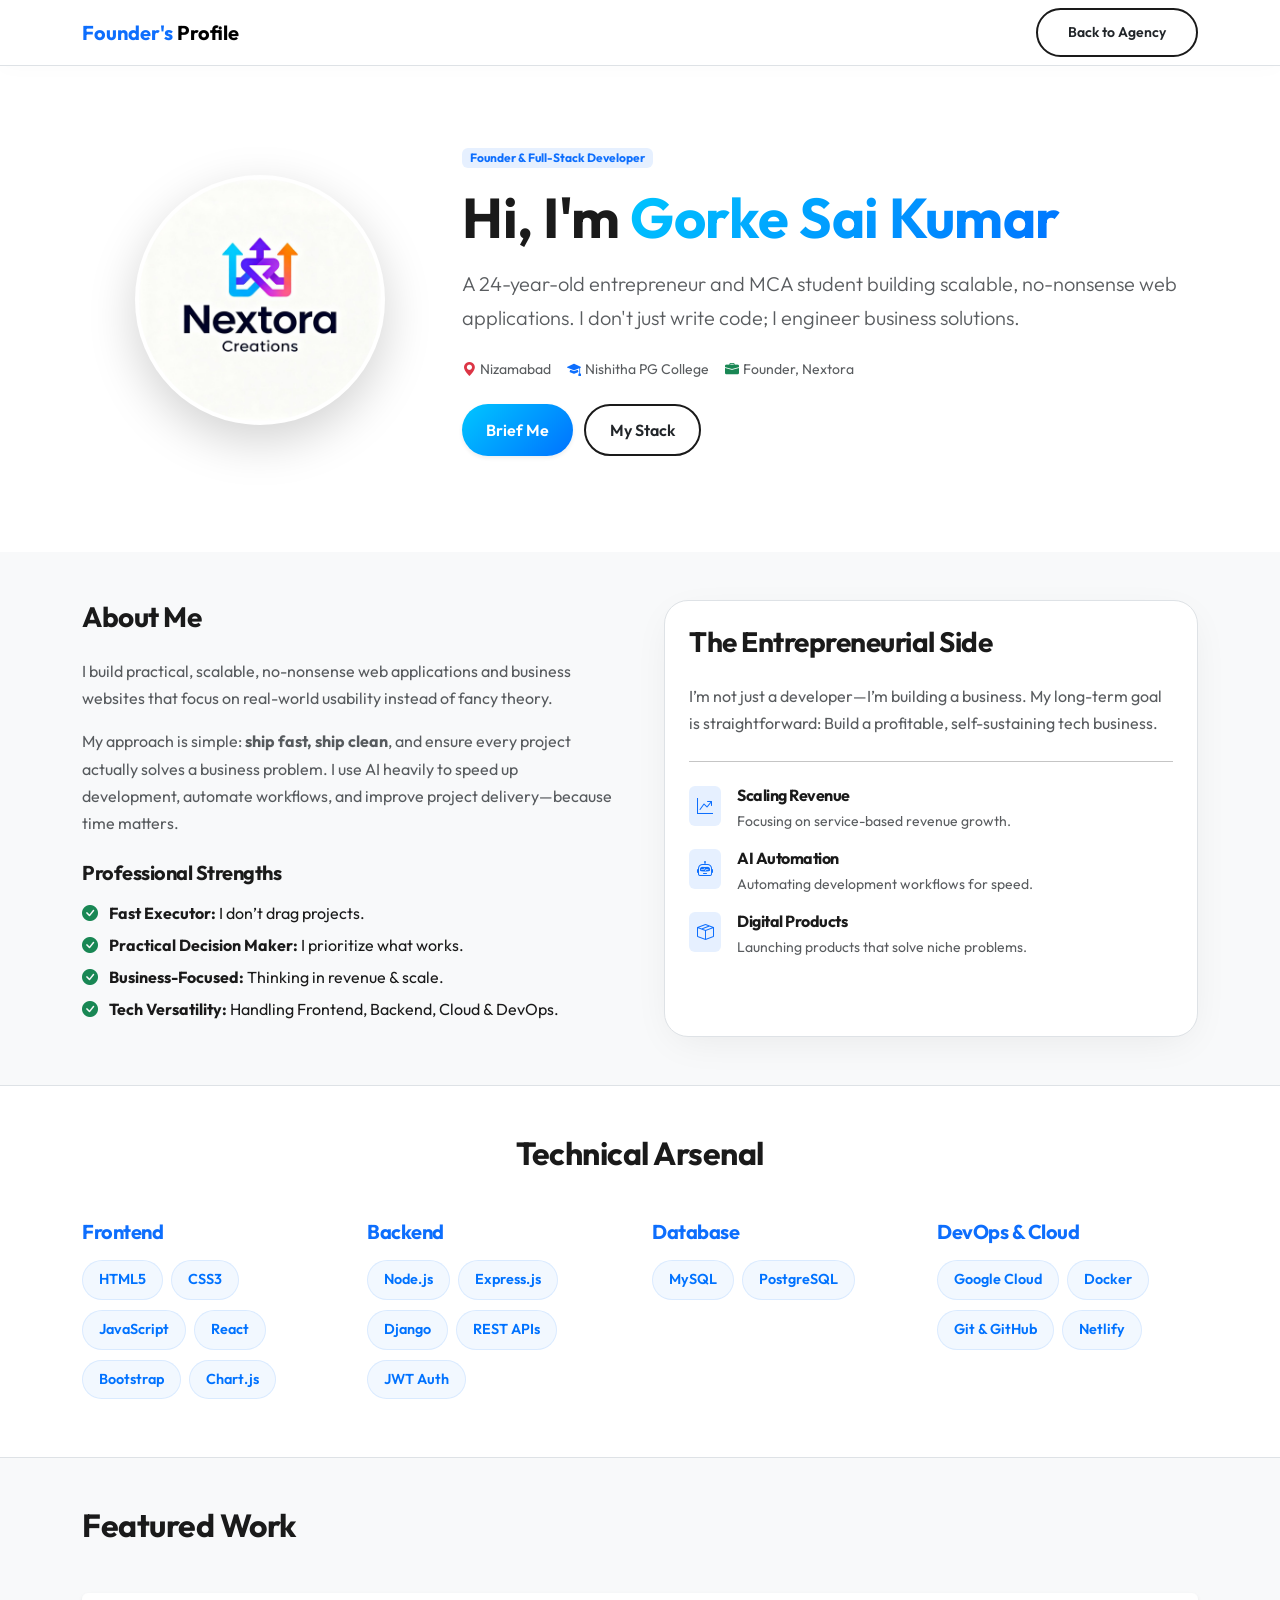
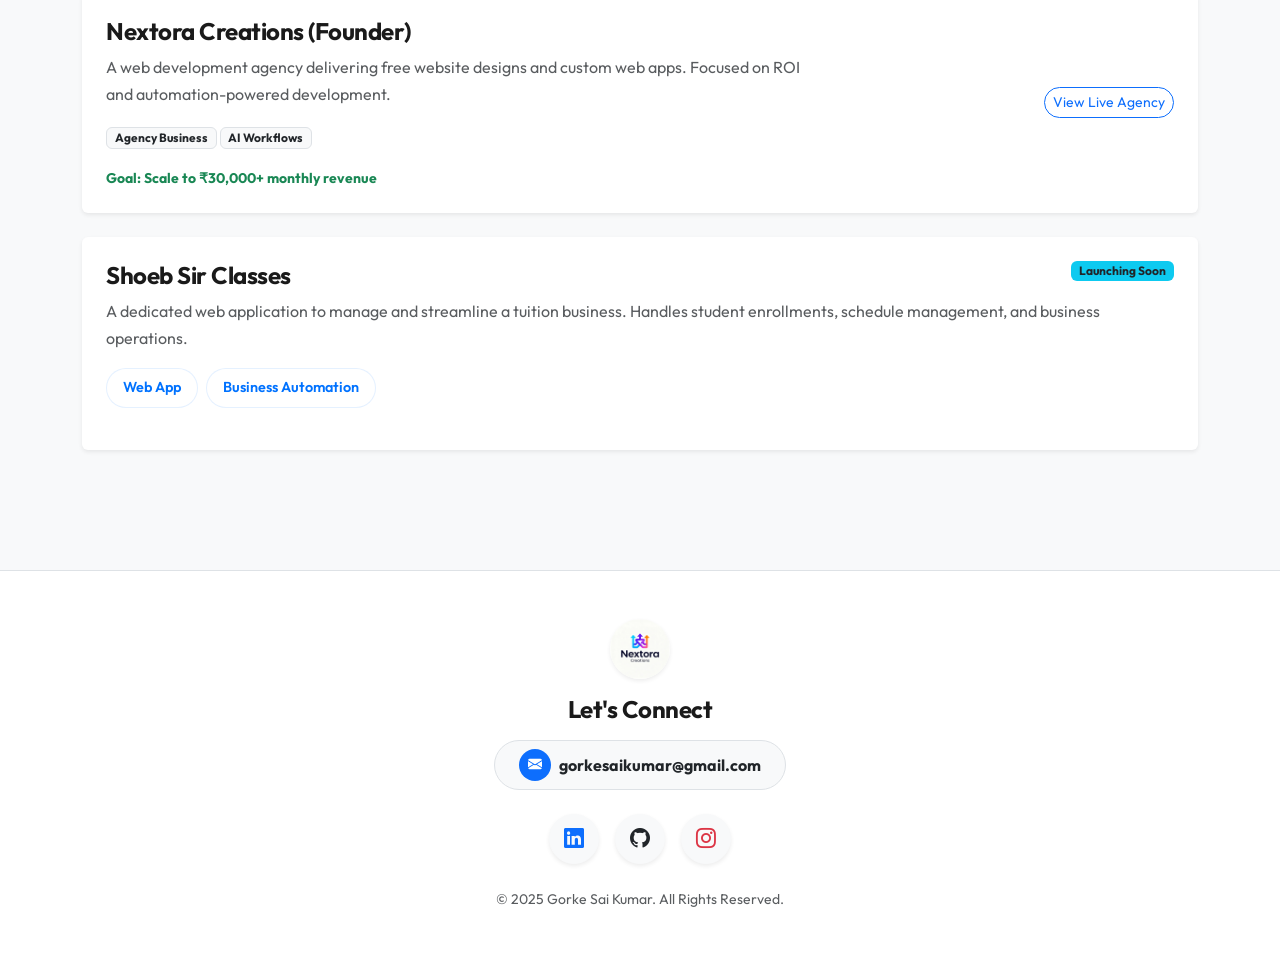
==== profile.html @ 3f28d48d "added profile page" ====
<!DOCTYPE html>
<html lang="en">
<head>
    <meta charset="UTF-8">
    <meta name="viewport" content="width=device-width, initial-scale=1.0">
    <title>Gorke Sai Kumar | Full Stack Developer & Entrepreneur</title>
    <link href="https://cdn.jsdelivr.net/npm/bootstrap@5.3.0/dist/css/bootstrap.min.css" rel="stylesheet">
    <link href="https://fonts.googleapis.com/css2?family=Outfit:wght@300;400;600;700&display=swap" rel="stylesheet">
    <link rel="stylesheet" href="https://cdn.jsdelivr.net/npm/bootstrap-icons@1.10.0/font/bootstrap-icons.css">
    <link rel="stylesheet" href="assets/css/style.css">
    <style>
        .skill-badge {
            background: rgba(0, 114, 255, 0.05);
            color: #0072FF;
            padding: 8px 16px;
            border-radius: 50px;
            font-size: 0.9rem;
            font-weight: 600;
            display: inline-block;
            margin: 0 5px 10px 0;
            border: 1px solid rgba(0, 114, 255, 0.1);
        }
        .project-card {
            border-left: 4px solid transparent;
            transition: all 0.3s ease;
        }
        .project-card:hover {
            border-left-color: #0072FF;
            background: linear-gradient(to right, #f8fbff, #fff);
        }
    </style>
</head>
<body class="bg-light">

    <!-- Navigation -->
    <nav class="navbar navbar-expand-lg fixed-top navbar-light bg-white border-bottom">
        <div class="container">
            <a class="navbar-brand fw-bold" href="profile.html">
                <span class="text-primary">Founder's</span> Profile
            </a>
            <div class="ms-auto">
                <a href="index.html" class="btn btn-sm btn-outline-dark rounded-pill">Back to Agency</a>
            </div>
        </div>
    </nav>

    <!-- Hero Section -->
    <section class="py-5 mt-5 bg-white">
        <div class="container py-5">
            <div class="row align-items-center">
                <div class="col-lg-4 text-center mb-4 mb-lg-0">
                    <img src="assets/img/logo.jpg" class="rounded-circle shadow-lg p-1 bg-white" alt="Gorke Sai Kumar" style="width: 250px; height: 250px; object-fit: cover;">
                </div>
                <div class="col-lg-8">
                    <span class="badge bg-primary bg-opacity-10 text-primary mb-3">Founder & Full-Stack Developer</span>
                    <h1 class="display-4 fw-bold mb-3">Hi, I'm <span class="text-gradient">Gorke Sai Kumar</span></h1>
                    <p class="lead text-muted mb-4">A 24-year-old entrepreneur and MCA student building scalable, no-nonsense web applications. I don't just write code; I engineer business solutions.</p>
                    
                    <div class="d-flex gap-3 flex-wrap">
                        <div class="d-flex align-items-center text-muted small">
                            <i class="bi bi-geo-alt-fill text-danger me-1"></i> Nizamabad
                        </div>
                        <div class="d-flex align-items-center text-muted small">
                            <i class="bi bi-mortarboard-fill text-primary me-1"></i> Nishitha PG College
                        </div>
                        <div class="d-flex align-items-center text-muted small">
                            <i class="bi bi-briefcase-fill text-success me-1"></i> Founder, Nextora
                        </div>
                    </div>

                    <div class="mt-4">
                        <a href="#contact" class="btn btn-primary-gradient px-4 rounded-pill shadow-sm">Brief Me</a>
                        <a href="#skills" class="btn btn-outline-dark px-4 rounded-pill ms-2">My Stack</a>
                    </div>
                </div>
            </div>
        </div>
    </section>

    <!-- Bio & Philosophy -->
    <section class="py-5">
        <div class="container">
            <div class="row g-5">
                <div class="col-lg-6">
                    <h3 class="fw-bold mb-4">About Me</h3>
                    <p class="text-muted">I build practical, scalable, no-nonsense web applications and business websites that focus on real-world usability instead of fancy theory.</p>
                    <p class="text-muted">My approach is simple: <strong>ship fast, ship clean</strong>, and ensure every project actually solves a business problem. I use AI heavily to speed up development, automate workflows, and improve project delivery—because time matters.</p>
                    
                    <div class="mt-4">
                        <h5 class="fw-bold mb-3">Professional Strengths</h5>
                        <ul class="list-unstyled">
                            <li class="mb-2"><i class="bi bi-check-circle-fill text-success me-2"></i> <strong>Fast Executor:</strong> I don’t drag projects.</li>
                            <li class="mb-2"><i class="bi bi-check-circle-fill text-success me-2"></i> <strong>Practical Decision Maker:</strong> I prioritize what works.</li>
                            <li class="mb-2"><i class="bi bi-check-circle-fill text-success me-2"></i> <strong>Business-Focused:</strong> Thinking in revenue & scale.</li>
                            <li class="mb-2"><i class="bi bi-check-circle-fill text-success me-2"></i> <strong>Tech Versatility:</strong> Handling Frontend, Backend, Cloud & DevOps.</li>
                        </ul>
                    </div>
                </div>
                <div class="col-lg-6">
                     <div class="glass-card p-4 h-100 bg-white border">
                        <h3 class="fw-bold mb-4">The Entrepreneurial Side</h3>
                        <p class="text-muted">I’m not just a developer—I’m building a business. My long-term goal is straightforward: Build a profitable, self-sustaining tech business.</p>
                        <hr class="opacity-10 my-4">
                        <div class="d-flex align-items-start mb-3">
                            <div class="bg-primary bg-opacity-10 p-2 rounded me-3 text-primary"><i class="bi bi-graph-up-arrow"></i></div>
                            <div>
                                <h6 class="fw-bold mb-1">Scaling Revenue</h6>
                                <p class="small text-muted m-0">Focusing on service-based revenue growth.</p>
                            </div>
                        </div>
                        <div class="d-flex align-items-start mb-3">
                            <div class="bg-primary bg-opacity-10 p-2 rounded me-3 text-primary"><i class="bi bi-robot"></i></div>
                            <div>
                                <h6 class="fw-bold mb-1">AI Automation</h6>
                                <p class="small text-muted m-0">Automating development workflows for speed.</p>
                            </div>
                        </div>
                        <div class="d-flex align-items-start">
                            <div class="bg-primary bg-opacity-10 p-2 rounded me-3 text-primary"><i class="bi bi-box-seam"></i></div>
                            <div>
                                <h6 class="fw-bold mb-1">Digital Products</h6>
                                <p class="small text-muted m-0">Launching products that solve niche problems.</p>
                            </div>
                        </div>
                     </div>
                </div>
            </div>
        </div>
    </section>

    <!-- Skills Section -->
    <section id="skills" class="py-5 bg-white border-top border-bottom">
        <div class="container">
            <h2 class="fw-bold mb-5 text-center">Technical Arsenal</h2>
            <div class="row g-4">
                <div class="col-md-6 col-lg-3">
                    <h5 class="fw-bold mb-3 text-primary">Frontend</h5>
                    <div>
                        <span class="skill-badge">HTML5</span>
                        <span class="skill-badge">CSS3</span>
                        <span class="skill-badge">JavaScript</span>
                        <span class="skill-badge">React</span>
                        <span class="skill-badge">Bootstrap</span>
                        <span class="skill-badge">Chart.js</span>
                    </div>
                </div>
                <div class="col-md-6 col-lg-3">
                    <h5 class="fw-bold mb-3 text-primary">Backend</h5>
                    <div>
                        <span class="skill-badge">Node.js</span>
                        <span class="skill-badge">Express.js</span>
                        <span class="skill-badge">Django</span>
                        <span class="skill-badge">REST APIs</span>
                        <span class="skill-badge">JWT Auth</span>
                    </div>
                </div>
                <div class="col-md-6 col-lg-3">
                    <h5 class="fw-bold mb-3 text-primary">Database</h5>
                    <div>
                        <span class="skill-badge">MySQL</span>
                        <span class="skill-badge">PostgreSQL</span>
                    </div>
                </div>
                <div class="col-md-6 col-lg-3">
                    <h5 class="fw-bold mb-3 text-primary">DevOps & Cloud</h5>
                    <div>
                        <span class="skill-badge">Google Cloud</span>
                        <span class="skill-badge">Docker</span>
                        <span class="skill-badge">Git & GitHub</span>
                        <span class="skill-badge">Netlify</span>
                    </div>
                </div>
            </div>
        </div>
    </section>

    <!-- Projects Section -->
    <section class="py-5">
        <div class="container">
            <h2 class="fw-bold mb-5">Featured Work</h2>
            
            <!-- Project 1 -->
            <div class="card border-0 shadow-sm mb-4 project-card">
                <div class="card-body p-4">
                    <div class="row align-items-center">
                        <div class="col-lg-8">
                            <h4 class="fw-bold">Nextora Creations (Founder)</h4>
                            <p class="text-muted mb-3">A web development agency delivering free website designs and custom web apps. Focused on ROI and automation-powered development.</p>
                            <div class="mb-3">
                                <span class="badge bg-light text-dark border">Agency Business</span>
                                <span class="badge bg-light text-dark border">AI Workflows</span>
                            </div>
                            <small class="text-success fw-bold">Goal: Scale to ₹30,000+ monthly revenue</small>
                        </div>
                        <div class="col-lg-4 text-lg-end mt-3 mt-lg-0">
                            <a href="index.html" class="btn btn-outline-primary btn-sm rounded-pill">View Live Agency</a>
                        </div>
                    </div>
                </div>
            </div>



            <!-- Project 3 -->
            <div class="card border-0 shadow-sm mb-4 project-card">
                <div class="card-body p-4">
                    <div class="d-flex justify-content-between align-items-start">
                        <h4 class="fw-bold">Shoeb Sir Classes</h4>
                        <span class="badge bg-info text-dark">Launching Soon</span>
                    </div>
                    <p class="text-muted mb-3">A dedicated web application to manage and streamline a tuition business. Handles student enrollments, schedule management, and business operations.</p>
                     <div class="mb-2">
                        <span class="skill-badge bg-white">Web App</span>
                        <span class="skill-badge bg-white">Business Automation</span>
                    </div>
                </div>
            </div>


        
        </div>
    </section>

    <!-- Footer -->
    <footer id="contact" class="py-5 text-center mt-5 bg-white border-top">
        <div class="container">
            <div class="mb-3">
                 <img src="assets/img/logo.jpg" class="rounded-circle shadow-sm" style="height: 60px; width: 60px; object-fit: cover;" alt="Nextora Logo">
            </div>

            <h4 class="fw-bold mb-3">Let's Connect</h4>
            <div class="d-inline-flex align-items-center gap-2 bg-light px-4 py-2 rounded-pill border mb-4">
                <div class="bg-primary text-white rounded-circle d-flex align-items-center justify-content-center" style="width: 32px; height: 32px;">
                    <i class="bi bi-envelope-fill small"></i>
                </div>
                <a href="mailto:gorkesaikumar@gmail.com" class="text-dark text-decoration-none fw-bold">gorkesaikumar@gmail.com</a>
            </div>
            
            <div class="d-flex justify-content-center gap-3 mb-4">
                <a href="https://www.linkedin.com/in/gorkesaikumar/" target="_blank" class="social-icon-btn btn btn-light rounded-circle shadow-sm text-primary" title="Connect on LinkedIn">
                    <i class="bi bi-linkedin fs-5"></i>
                </a>
                <a href="https://github.com/Gorkesaikumar" target="_blank" class="social-icon-btn btn btn-light rounded-circle shadow-sm text-dark" title="GitHub">
                    <i class="bi bi-github fs-5"></i>
                </a>
                <a href="https://www.instagram.com/code_with_sai_/" target="_blank" class="social-icon-btn btn btn-light rounded-circle shadow-sm text-danger" title="Follow on Instagram">
                    <i class="bi bi-instagram fs-5"></i>
                </a>
            </div>

            <p class="mb-0 text-muted small">&copy; 2025 Gorke Sai Kumar. All Rights Reserved.</p>
        </div>
    </footer>

    <script src="https://cdn.jsdelivr.net/npm/bootstrap@5.3.0/dist/js/bootstrap.bundle.min.js"></script>
</body>
</html>
---- assets/css/style.css ----
/* Nextora Creations Premium Light Cream Theme */
:root {
    /* Brand Gradients - Kept for accents but softer */
    --primary-gradient: linear-gradient(135deg, #00C6FF, #0072FF); /* Crisper Blue */
    --accent-gradient: linear-gradient(135deg, #FF9D00, #FF4B1F);
    
    /* Light Theme Palette */
    --cream-bg: #FDFCF8; /* Very soft cream/warm white */
    --section-bg: #F7F5F0; /* Slightly darker cream for alternate sections */
    --text-dark: #1A1A1A;
    --text-muted: #555555;
    
    /* Card Styling */
    --card-bg: #FFFFFF;
    --card-shadow: 0 10px 40px -10px rgba(0,0,0,0.08);
    --card-hover-shadow: 0 20px 60px -15px rgba(0,0,0,0.15);
    
    --glass-border: 1px solid rgba(0, 0, 0, 0.03);
}

html, body {
    width: 100%;
    margin: 0;
    padding: 0;
    overflow-x: hidden !important; /* Force hide horizontal overflow */
    position: relative;
}

body {
    font-family: 'Outfit', sans-serif;
    background-color: var(--cream-bg);
    color: var(--text-dark);
}

/* Typography */
h1, h2, h3, h4, h5, h6 {
    font-weight: 700;
    color: var(--text-dark);
    letter-spacing: -0.5px;
}

p {
    line-height: 1.7;
    color: var(--text-muted);
}

.text-gradient {
    background: var(--primary-gradient);
    -webkit-background-clip: text;
    background-clip: text;
    -webkit-text-fill-color: transparent;
}

/* Navbar */
.navbar {
    background: rgba(255, 255, 255, 0.85);
    backdrop-filter: blur(20px);
    border-bottom: 1px solid rgba(0,0,0,0.05);
    box-shadow: 0 2px 20px rgba(0,0,0,0.02);
}

.navbar-brand img {
    height: 40px;
}

.nav-link {
    color: var(--text-dark) !important;
    font-weight: 500;
    transition: 0.3s;
}

.nav-link:hover {
    color: #0072FF !important;
}

/* Hero Section */
.hero-section {
    padding: 140px 0 100px;
    background: radial-gradient(circle at top right, rgba(255, 220, 200, 0.3), transparent 60%),
                radial-gradient(circle at bottom left, rgba(200, 240, 255, 0.4), transparent 60%);
    min-height: 100vh;
    display: flex;
    align-items: center;
}

.btn-primary-gradient {
    background: var(--primary-gradient);
    border: none;
    color: white;
    padding: 14px 35px;
    border-radius: 50px;
    font-weight: 600;
    box-shadow: 0 10px 20px rgba(0, 114, 255, 0.3);
    transition: all 0.3s ease;
}

.btn-primary-gradient:hover {
    transform: translateY(-3px);
    box-shadow: 0 15px 30px rgba(0, 114, 255, 0.4);
    color: white;
}

.btn-outline-dark {
    border: 2px solid var(--text-dark);
    padding: 12px 30px;
    border-radius: 50px;
    font-weight: 600;
}

/* Sections */
section {
    padding: 100px 0;
}

/* Alternating background for visual hierarchy */
section:nth-child(even) {
    background-color: var(--section-bg);
}

.section-title {
    margin-bottom: 3rem;
    position: relative;
    display: inline-block;
}

.section-title::after {
    content: '';
    display: block;
    width: 60px;
    height: 4px;
    background: var(--primary-gradient);
    margin: 15px auto 0;
    border-radius: 2px;
}

/* Cards (Services, Portfolio, Testimonials) */
.glass-card {
    background: var(--card-bg);
    border: var(--glass-border);
    border-radius: 24px; /* Softer, rounder corners */
    padding: 2.5rem;
    transition: 0.4s cubic-bezier(0.175, 0.885, 0.32, 1.275);
    height: 100%;
    box-shadow: var(--card-shadow);
}

.glass-card:hover {
    transform: translateY(-8px);
    box-shadow: var(--card-hover-shadow);
}

/* Icon Box in Cards */
.icon-box {
    width: 70px;
    height: 70px;
    background: rgba(0, 114, 255, 0.05);
    border-radius: 20px;
    display: flex;
    align-items: center;
    justify-content: center;
    margin: 0 auto 1.5rem;
    color: #0072FF;
    font-size: 1.8rem;
    transition: 0.3s;
}

.glass-card:hover .icon-box {
    background: var(--primary-gradient);
    color: white;
    transform: scale(1.1) rotate(5deg);
}

/* Portfolio Card Specifics */
.portfolio-img-wrapper {
    border-radius: 20px;
    overflow: hidden;
    height: 240px;
    margin: -2.5rem -2.5rem 1.5rem -2.5rem; /* Break out of padding */
    position: relative;
}

/* Team Card Specifics */
.team-img-wrapper {
    width: 150px;
    height: 150px;
    border-radius: 50%;
    padding: 5px; /* Spacing for gradient border */
    background: var(--primary-gradient);
    overflow: hidden;
    transition: transform 0.3s ease;
}

.team-img-wrapper img {
    width: 100%;
    height: 100%;
    border-radius: 50%;
    object-fit: cover;
    background: white;
    border: 3px solid white; 
}

.team-card:hover .team-img-wrapper {
    transform: scale(1.05) rotate(3deg);
}

/* Testimonial Avatar */
.testimonial-avatar {
    width: 50px; 
    height: 50px; 
    background: var(--primary-gradient); 
    color: white; 
    border-radius: 50%;
    display: flex; 
    align-items: center; 
    justify-content: center;
    font-weight: bold;
    font-size: 1.2rem;
}

/* Form Styling */
.form-control, .form-select {
    background-color: #f8f9fa;
    border: 2px solid transparent;
    padding: 1rem;
    border-radius: 12px;
    color: var(--text-dark);
}

/* Animations & Blast Effects */
@keyframes blastIn {
    0% { transform: scale(0.5); opacity: 0; filter: blur(10px); }
    70% { transform: scale(1.1); filter: blur(0px); }
    100% { transform: scale(1); opacity: 1; }
}

.blast-load {
    animation: blastIn 0.8s cubic-bezier(0.25, 1, 0.5, 1) forwards;
}

/* Button Pulse */
@keyframes pulse-glow {
    0% { box-shadow: 0 0 0 0 rgba(0, 114, 255, 0.4); }
    70% { box-shadow: 0 0 0 15px rgba(0, 114, 255, 0); }
    100% { box-shadow: 0 0 0 0 rgba(0, 114, 255, 0); }
}

.btn-pulse {
    animation: pulse-glow 2s infinite;
}

/* Offer Section Specifics */
.offer-section {
    background: linear-gradient(135deg, #00C6FF 0%, #0072FF 100%);
    color: white;
    position: relative;
    overflow: hidden;
}

/* Notification Bar */
.notification-bar {
    background: var(--primary-gradient);
    color: white;
    font-size: 0.9rem;
    position: fixed;
    top: 0;
    left: 0;
    width: 100%;
    z-index: 2000;
    padding: 8px 0;
    box-shadow: 0 2px 10px rgba(0,0,0,0.1);
    transform: translateY(0);
    transition: transform 0.3s;
}

/* Push Navbar down when notification is present */
.navbar-spacer {
    height: 40px; /* Adjust based on notification bar height */
}

/* Offer Popup Modal */
.modal-content.offer-modal {
    background: white;
    border: none;
    border-radius: 20px;
    overflow: hidden;
    text-align: center;
}

.modal-header-offer {
    background: var(--primary-gradient);
    padding: 2rem 1rem;
    color: white;
}

/* Premium Pricing Section */
.pricing-card-premium {
    background: #fff;
    border-radius: 24px;
    padding: 3rem 2rem;
    height: 100%;
    transition: transform 0.3s ease, box-shadow 0.3s ease;
    border: 1px solid rgba(0,0,0,0.05);
    position: relative;
    overflow: hidden;
}

.pricing-card-premium:hover {
    transform: translateY(-10px);
    box-shadow: 0 20px 40px rgba(0,0,0,0.1);
}

.pricing-card-premium.featured {
    border: 2px solid #0072FF;
    background: linear-gradient(to bottom, #fff, #f8fbff);
}

.pricing-tag {
    background: var(--primary-gradient);
    color: white;
    padding: 5px 15px;
    border-radius: 20px;
    font-size: 0.8rem;
    font-weight: bold;
    text-transform: uppercase;
    display: inline-block;
    margin-bottom: 1rem;
}

.pricing-price {
    font-size: 2.5rem;
    font-weight: 800;
    color: var(--text-dark);
    margin-bottom: 0.5rem;
}

.pricing-price small {
    font-size: 1rem;
    font-weight: 500;
    color: var(--text-muted);
}

.pricing-features li {
    margin-bottom: 1rem;
    font-size: 0.95rem;
    color: var(--text-muted);
    display: flex;
    align-items: start;
}

.pricing-features li i {
    color: #0072FF;
    margin-right: 10px;
    margin-top: 3px;
    flex-shrink: 0;
}

/* Social Icons */
.social-icon-btn {
    width: 50px;
    height: 50px;
    display: flex;
    align-items: center;
    justify-content: center;
    transition: all 0.3s cubic-bezier(0.175, 0.885, 0.32, 1.275);
}

.social-icon-btn:hover {
    transform: translateY(-5px);
    box-shadow: 0 10px 20px rgba(0,0,0,0.1) !important;
    background: white;
}

/* =========================================
   RESPONSIVE DESIGN (Mobile First Approach)
   ========================================= */

@media (max-width: 991px) {
    /* Tablet & Mobile Adjustments */
    .hero-section {
        padding-top: 150px;
        text-align: center;
    }
    
    .hero-section .row {
        flex-direction: column; /* Text first, Logo second */
        gap: 30px; 
    }
    
    /* Adjust margin for logo container */
    .hero-section .col-lg-6.mt-5 {
        margin-top: 0 !important;
        margin-bottom: 0;
    }
    
    .section-title::after {
        margin: 15px auto; /* Center underline on mobile */
    }
    
    .pricing-card-premium {
        margin-bottom: 20px;
    }
}

@media (max-width: 768px) {
    /* Mobile Landscape & Portrait */
    
    /* Global Spacing */
    section {
        padding: 60px 0; /* Reduce padding from 100px */
    }
    
    /* Typography Scaling */
    h1.display-3 {
        font-size: 2.5rem; /* Scale down hero title */
    }
    
    h2.section-title {
        font-size: 2rem;
    }
    
    /* Hero Section */
    .hero-section {
        padding: 180px 0 60px; /* Increased top padding to clear fixed header */
        min-height: auto; /* Allow content to dictate height */
    }
    
    /* Buttons */
    .hero-section .d-flex {
        flex-direction: column;
        width: 100%;
    }
    
    .btn-primary-gradient, 
    .btn-outline-dark {
        width: 100%; /* Full width buttons for easier tapping */
        display: block;
        margin-bottom: 15px;
    }
    
    /* Cards */
    .glass-card, .pricing-card-premium {
        padding: 1.5rem; /* Reduce padding to save space */
    }
    
    .icon-box {
        width: 60px;
        height: 60px;
        font-size: 1.5rem;
    }
    
    /* Team Section Img */
    .team-img-wrapper {
        width: 120px;
        height: 120px;
    }
    
    /* Navbar text adjustment */
    .navbar-brand span {
        font-size: 1.1rem;
    }
    
    /* Offer Popup */
    .modal-content.offer-modal h3 {
        font-size: 1.5rem;
    }
    
    /* Normalize Header & Footer Width */
    .navbar, footer {
        width: 100%;
        max-width: 100vw;
        overflow-x: hidden;
    }
    
    .navbar-collapse {
        background: rgba(255, 255, 255, 0.98);
        padding: 20px;
        border-radius: 10px;
        box-shadow: 0 10px 30px rgba(0,0,0,0.1);
        margin-top: 10px;
    }
    
    /* Ensure no container breaks the layout */
    .container {
        padding-left: 20px;
        padding-right: 20px;
        max-width: 100%;
    }
}
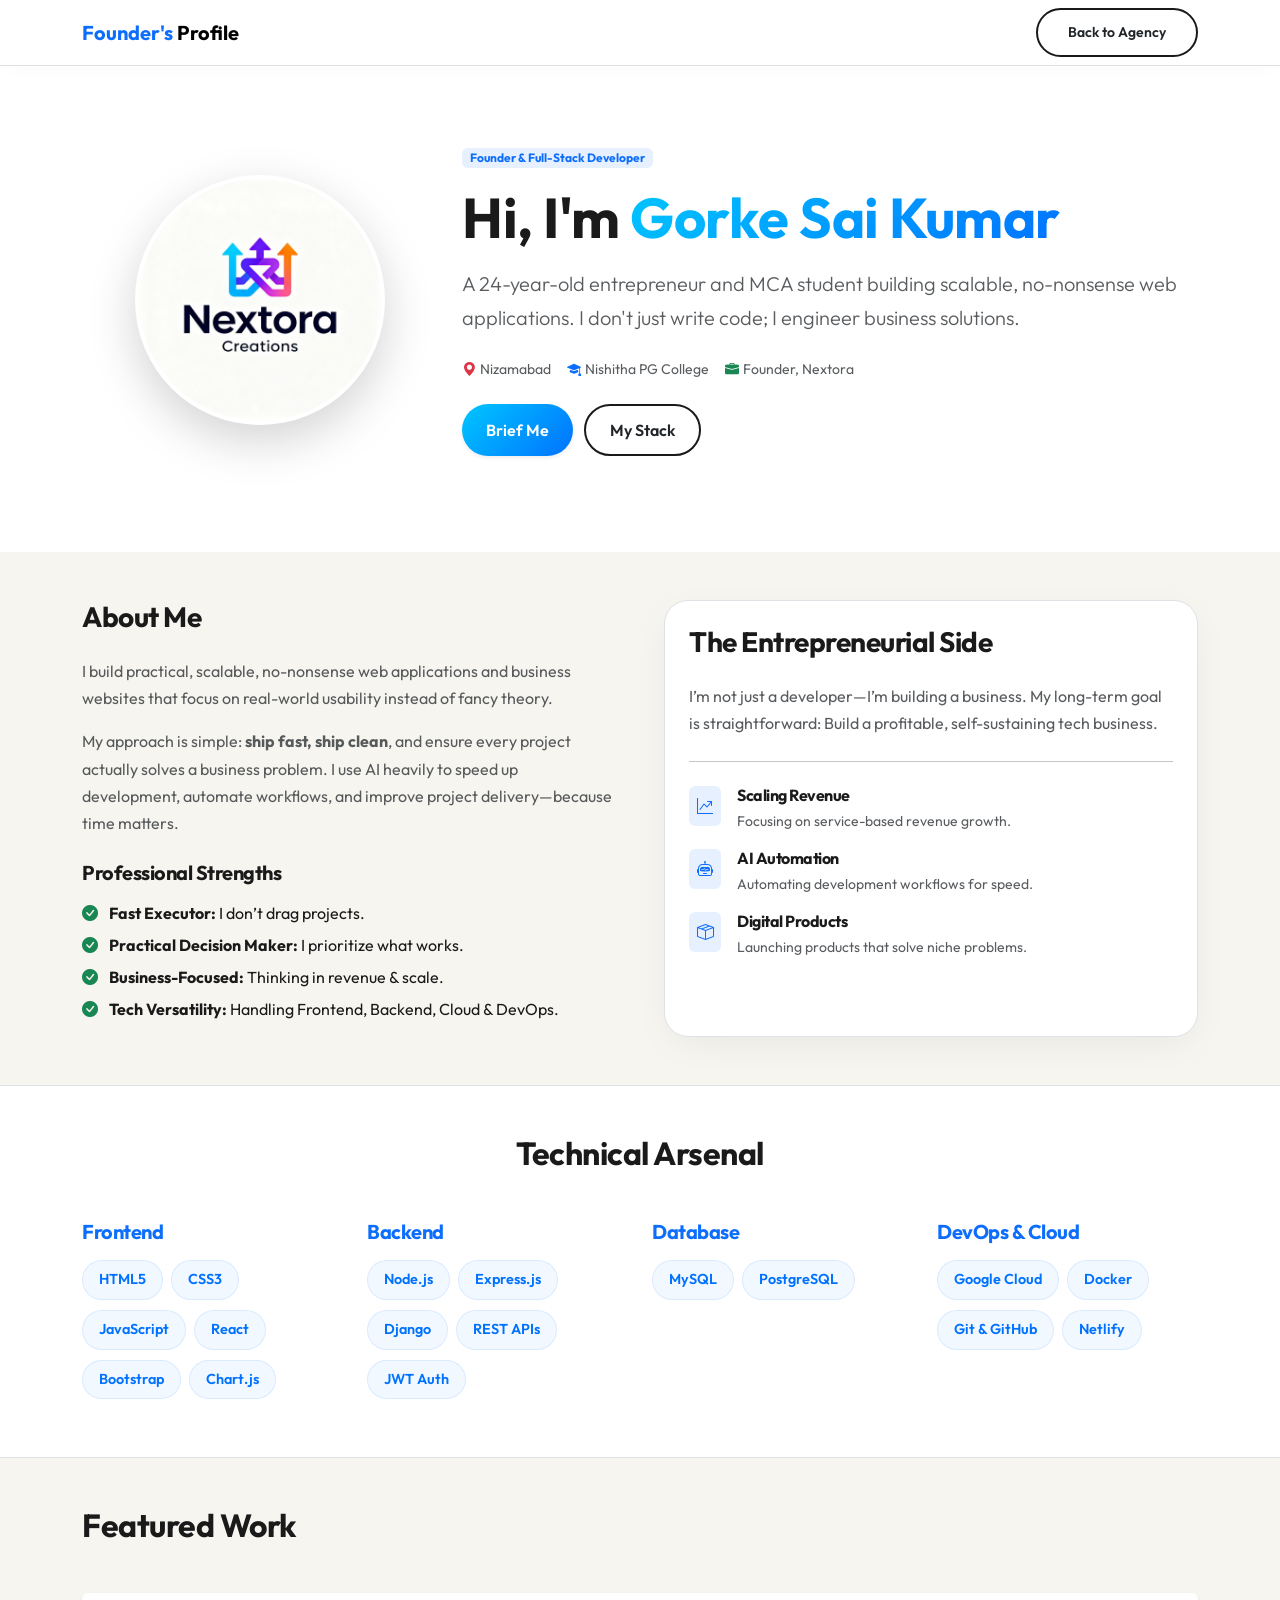
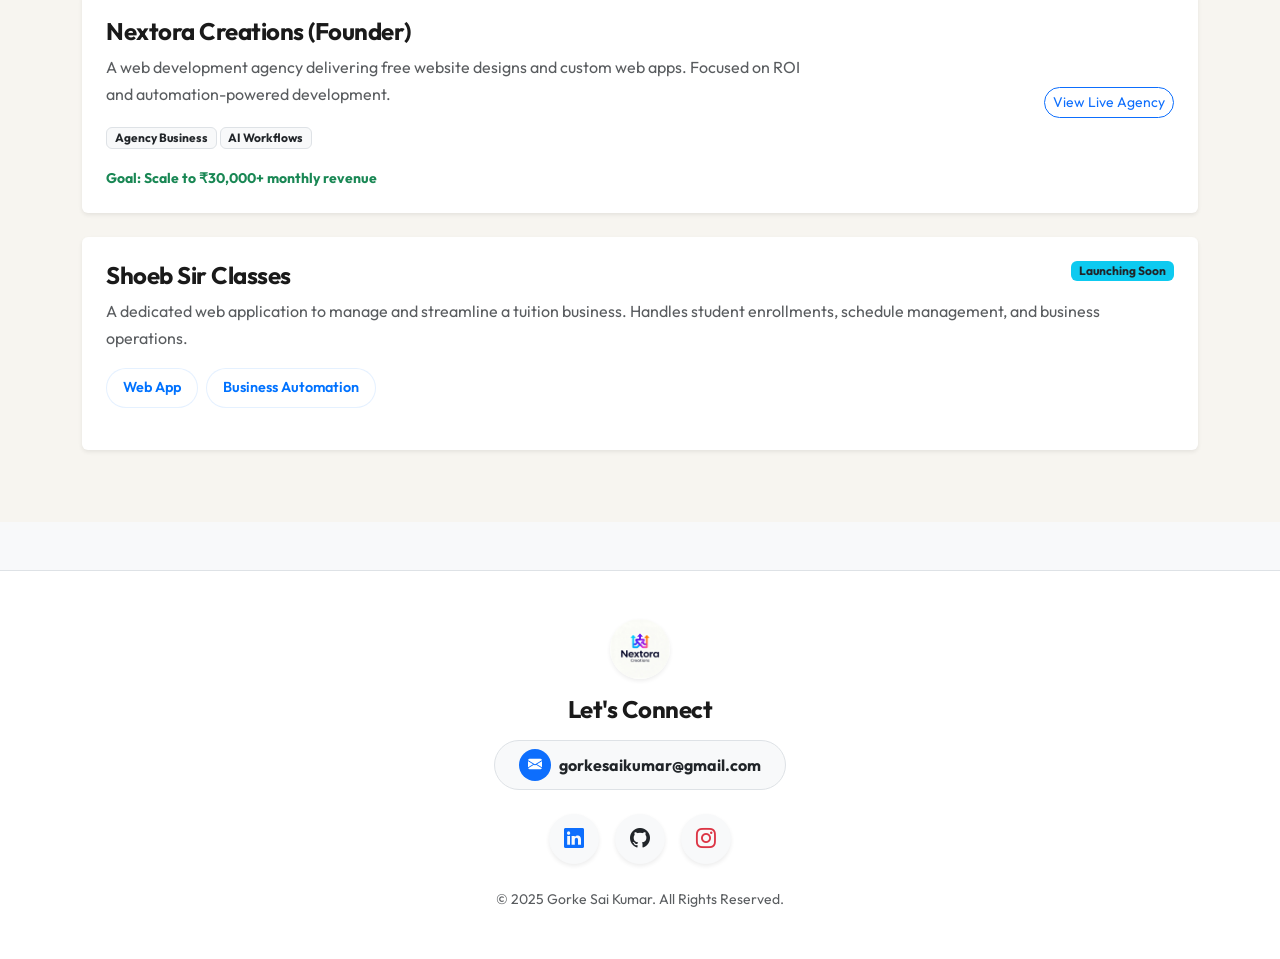
==== commit 09a5242e: "aded google tag manager" ====
--- a/profile.html
+++ b/profile.html
@@ -1,6 +1,22 @@
 <!DOCTYPE html>
 <html lang="en">
 <head>
+    <!-- Google Tag Manager -->
+<script>(function(w,d,s,l,i){w[l]=w[l]||[];w[l].push({'gtm.start':
+new Date().getTime(),event:'gtm.js'});var f=d.getElementsByTagName(s)[0],
+j=d.createElement(s),dl=l!='dataLayer'?'&l='+l:'';j.async=true;j.src=
+'https://www.googletagmanager.com/gtm.js?id='+i+dl;f.parentNode.insertBefore(j,f);
+})(window,document,'script','dataLayer','GTM-TPRM7QL3');</script>
+<!-- End Google Tag Manager -->
+    <!-- Google tag (gtag.js) -->
+    <script async src="https://www.googletagmanager.com/gtag/js?id=G-R2KE8M8564"></script>
+    <script>
+      window.dataLayer = window.dataLayer || [];
+      function gtag(){dataLayer.push(arguments);}
+      gtag('js', new Date());
+
+      gtag('config', 'G-R2KE8M8564');
+    </script>
     <meta charset="UTF-8">
     <meta name="viewport" content="width=device-width, initial-scale=1.0">
     <title>Gorke Sai Kumar | Full Stack Developer & Entrepreneur</title>
@@ -31,6 +47,10 @@
     </style>
 </head>
 <body class="bg-light">
+    <!-- Google Tag Manager (noscript) -->
+<noscript><iframe src="https://www.googletagmanager.com/ns.html?id=GTM-TPRM7QL3"
+height="0" width="0" style="display:none;visibility:hidden"></iframe></noscript>
+<!-- End Google Tag Manager (noscript) -->
 
     <!-- Navigation -->
     <nav class="navbar navbar-expand-lg fixed-top navbar-light bg-white border-bottom">
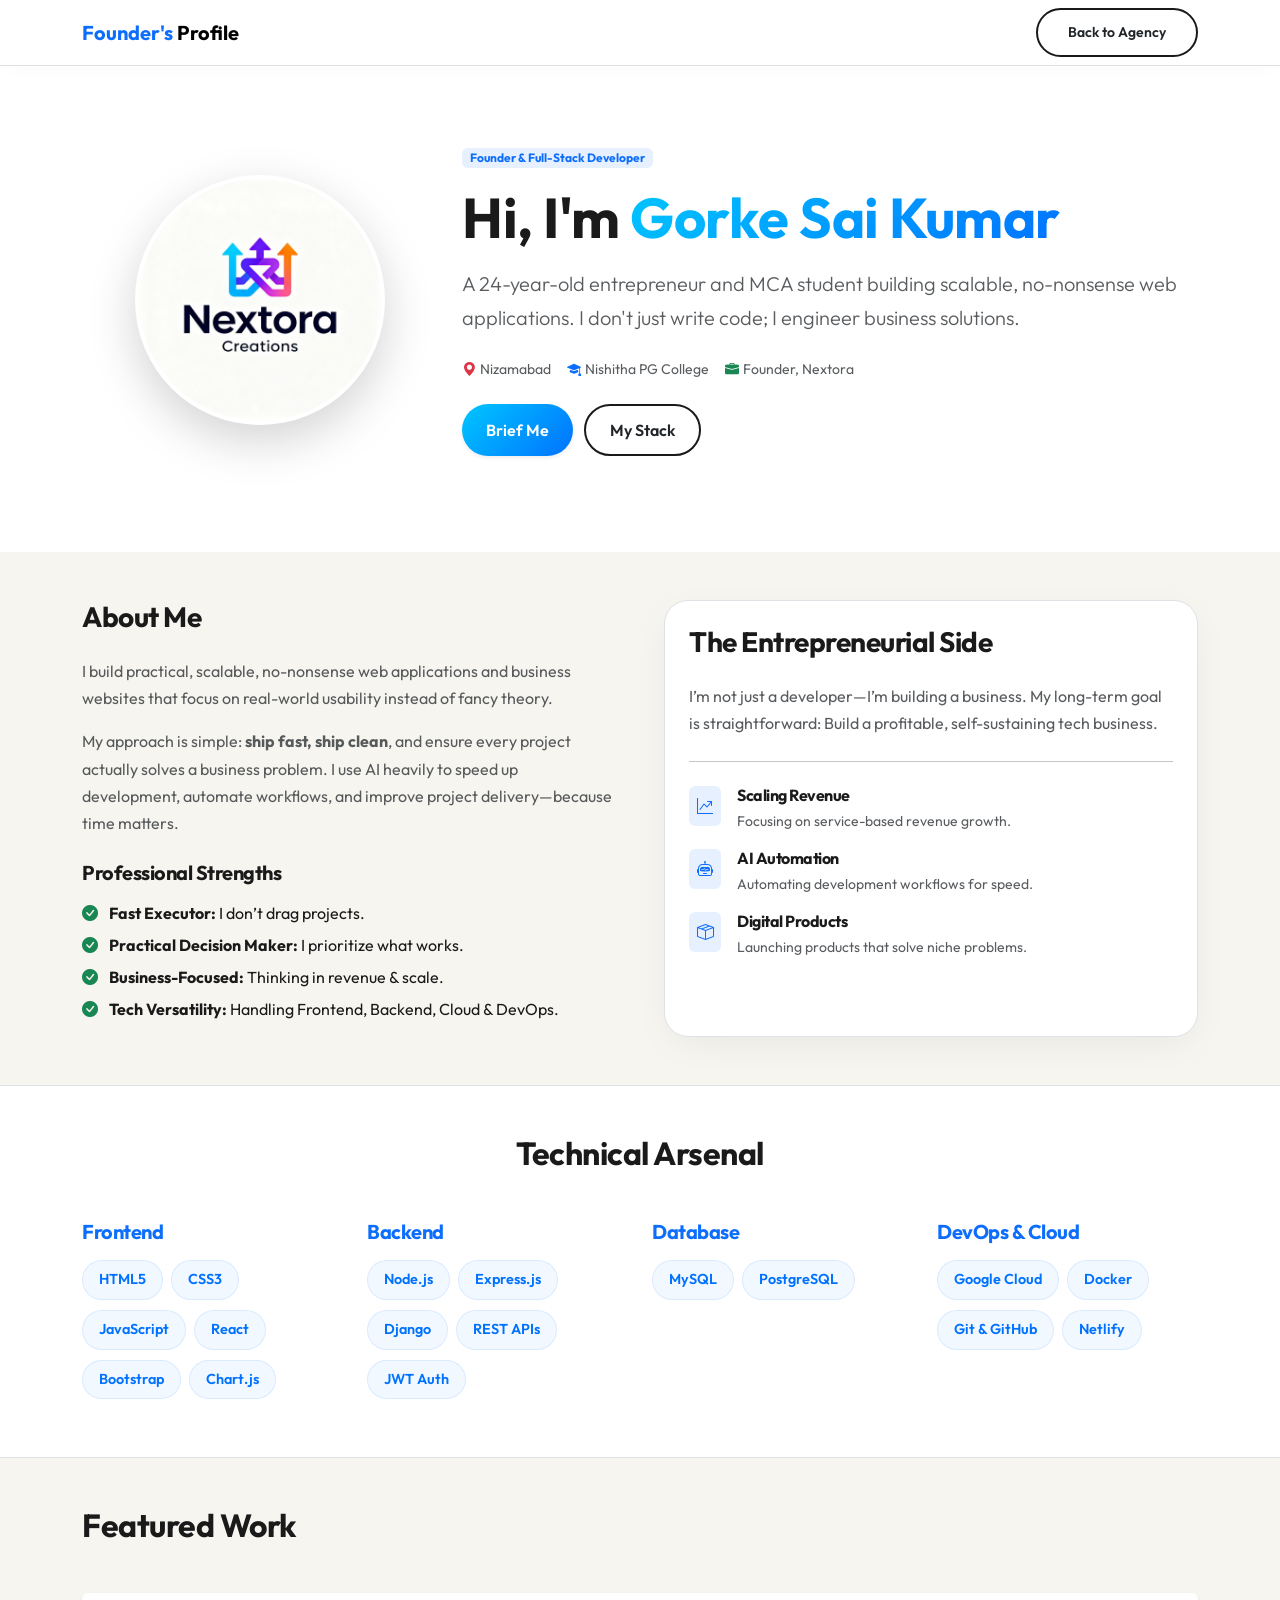
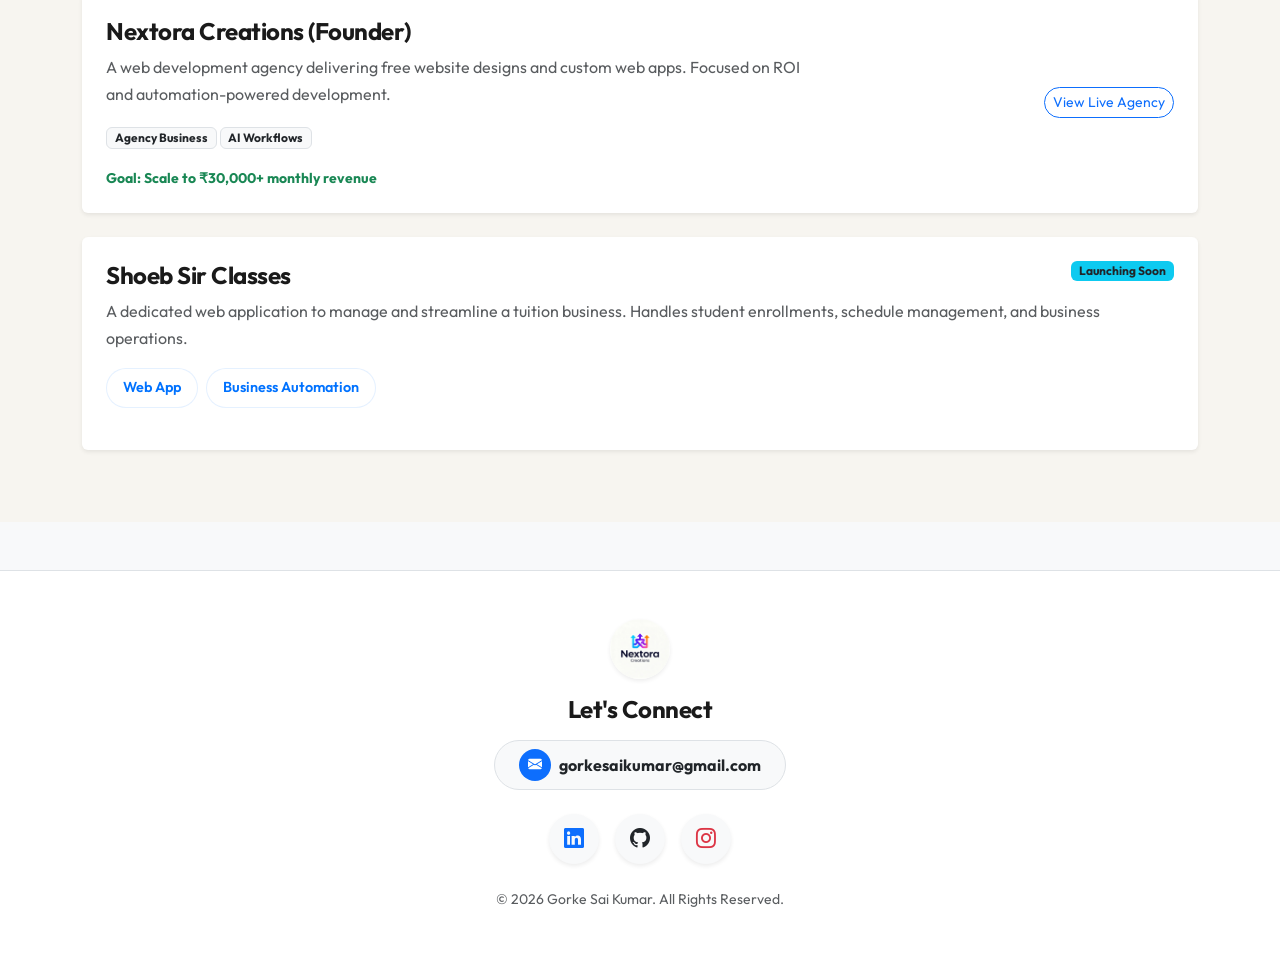
==== commit bf7a2949: "2026" ====
--- a/profile.html
+++ b/profile.html
@@ -268,7 +268,7 @@
                 </a>
             </div>
 
-            <p class="mb-0 text-muted small">&copy; 2025 Gorke Sai Kumar. All Rights Reserved.</p>
+            <p class="mb-0 text-muted small">&copy; 2026 Gorke Sai Kumar. All Rights Reserved.</p>
         </div>
     </footer>
 
